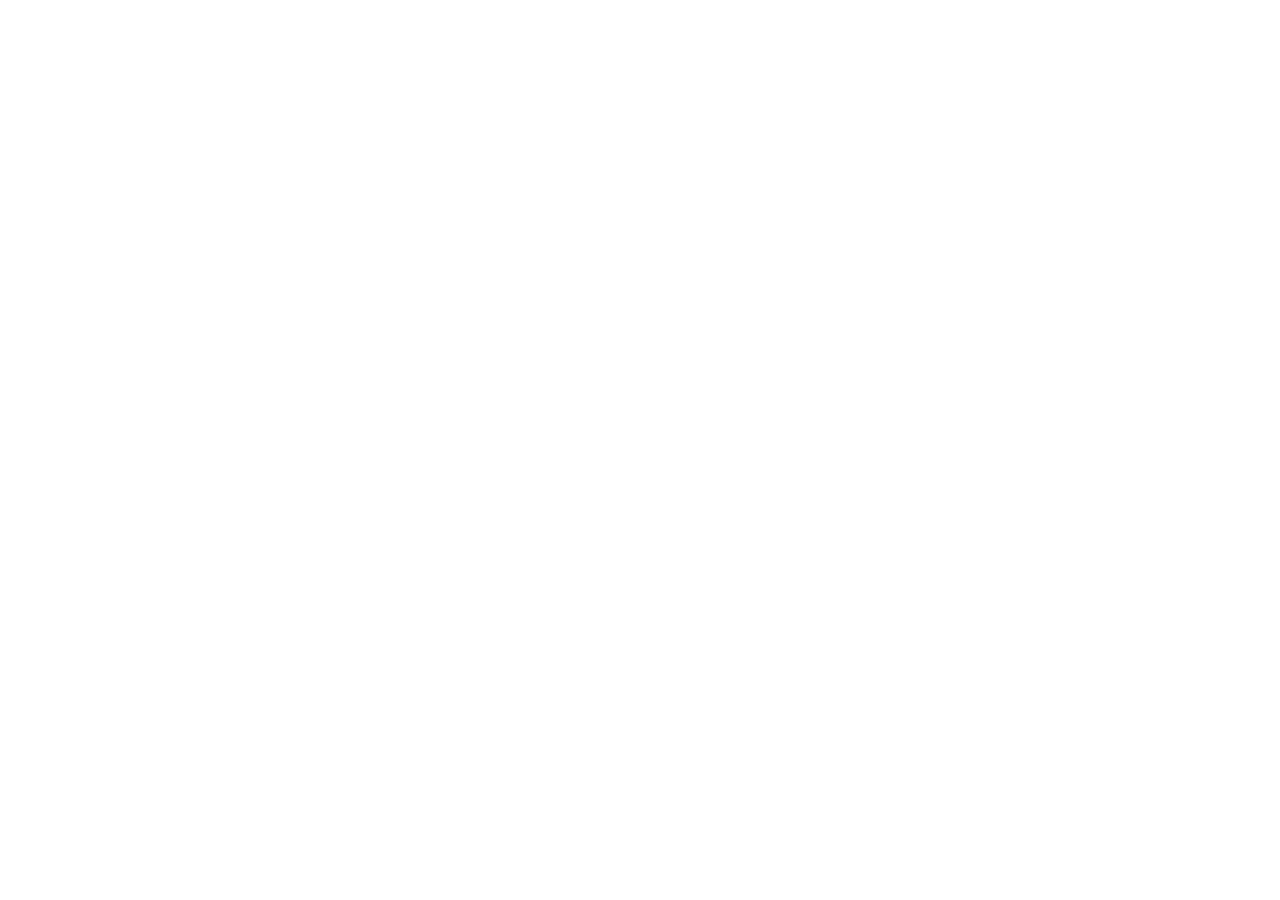
==== Select_page.html @ d3d702ef "select page added" ====
<!DOCTYPE html>
<html lang="en">
<head>
    <meta charset="UTF-8">
    <meta name="viewport" content="width=device-width, initial-scale=1.0">
    <title>Select Page</title>
</head>
<body>
    
</body>
</html>
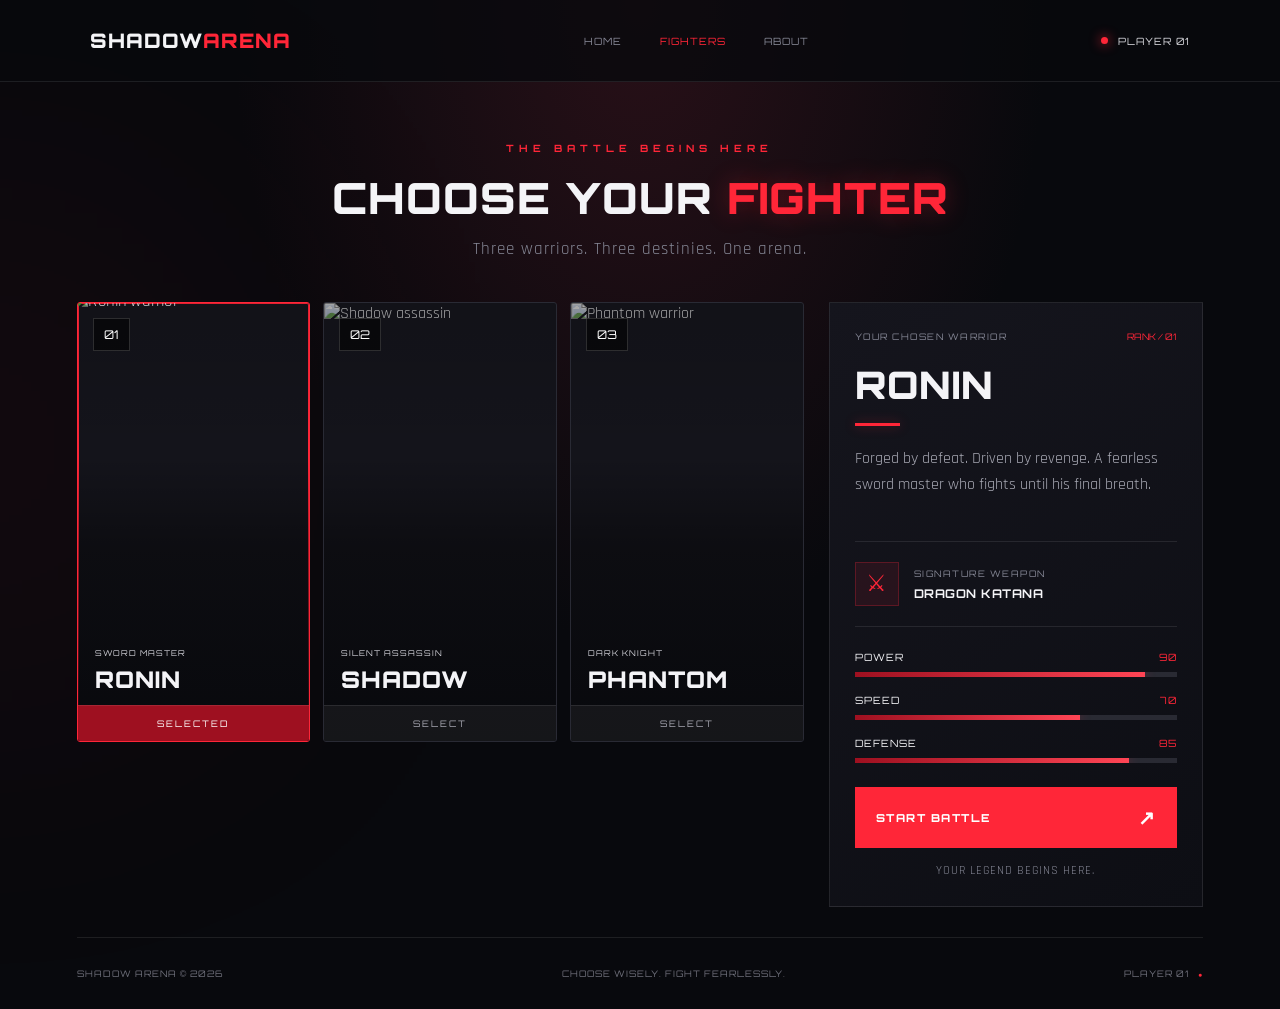
==== commit 0347392b: "new page under work ..." ====
--- a/Select_page.html
+++ b/Select_page.html
@@ -3,9 +3,200 @@
 <head>
     <meta charset="UTF-8">
     <meta name="viewport" content="width=device-width, initial-scale=1.0">
-    <title>Select Page</title>
+
+    <title>Shadow Arena | Choose Your Fighter</title>
+
+    <link rel="stylesheet" href="css/select.css">
+    <script src="js/select.js" defer></script>
 </head>
+
 <body>
-    
+
+    <div class="background-glow"></div>
+
+    <header class="navbar">
+        <a href="#" class="logo">
+            SHADOW<span>ARENA</span>
+        </a>
+
+        <nav class="nav-links">
+            <a href="#">HOME</a>
+            <a href="#" class="active">FIGHTERS</a>
+            <a href="#">ABOUT</a>
+        </nav>
+
+        <div class="player-tag">
+            <span class="online-dot"></span>
+            PLAYER 01
+        </div>
+    </header>
+
+    <main class="container">
+
+        <section class="intro">
+            <p class="eyebrow">THE BATTLE BEGINS HERE</p>
+
+            <h1>CHOOSE YOUR <span>FIGHTER</span></h1>
+
+            <p class="intro-text">
+                Three warriors. Three destinies. One arena.
+            </p>
+        </section>
+
+        <section class="selection-layout">
+
+            <div class="character-grid">
+
+                <button class="character-card selected"
+                        type="button"
+                        data-character="ronin">
+
+                    <span class="fighter-number">01</span>
+
+                    <img src="assets/warrior.png" alt="Ronin warrior">
+
+                    <div class="card-gradient"></div>
+
+                    <div class="card-info">
+                        <p>SWORD MASTER</p>
+                        <h2>RONIN</h2>
+                    </div>
+
+                    <span class="select-label">SELECTED</span>
+                </button>
+
+
+                <button class="character-card"
+                        type="button"
+                        data-character="shadow">
+
+                    <span class="fighter-number">02</span>
+
+                    <img src="assets/shadow.png" alt="Shadow assassin">
+
+                    <div class="card-gradient"></div>
+
+                    <div class="card-info">
+                        <p>SILENT ASSASSIN</p>
+                        <h2>SHADOW</h2>
+                    </div>
+
+                    <span class="select-label">SELECT</span>
+                </button>
+
+
+                <button class="character-card"
+                        type="button"
+                        data-character="phantom">
+
+                    <span class="fighter-number">03</span>
+
+                    <img src="assets/phantom.png" alt="Phantom warrior">
+
+                    <div class="card-gradient"></div>
+
+                    <div class="card-info">
+                        <p>DARK KNIGHT</p>
+                        <h2>PHANTOM</h2>
+                    </div>
+
+                    <span class="select-label">SELECT</span>
+                </button>
+
+            </div>
+
+
+            <aside class="fighter-panel">
+
+                <div class="panel-top">
+                    <span class="panel-label">YOUR CHOSEN WARRIOR</span>
+                    <span class="rank">RANK / 01</span>
+                </div>
+
+                <h2 id="characterName">RONIN</h2>
+
+                <div class="title-line"></div>
+
+                <p id="characterDescription" class="description">
+                    Forged by defeat. Driven by revenge.
+                    A fearless sword master who fights until
+                    his final breath.
+                </p>
+
+                <div class="weapon-info">
+                    <div class="weapon-icon">⚔</div>
+
+                    <div>
+                        <p class="panel-label">SIGNATURE WEAPON</p>
+                        <h3 id="weaponName">DRAGON KATANA</h3>
+                    </div>
+                </div>
+
+
+                <div class="stats">
+
+                    <div class="stat">
+                        <div class="stat-heading">
+                            <span>POWER</span>
+                            <span id="powerValue">90</span>
+                        </div>
+
+                        <div class="stat-track">
+                            <div class="stat-fill power-fill"
+                                 style="width: 90%"></div>
+                        </div>
+                    </div>
+
+
+                    <div class="stat">
+                        <div class="stat-heading">
+                            <span>SPEED</span>
+                            <span id="speedValue">70</span>
+                        </div>
+
+                        <div class="stat-track">
+                            <div class="stat-fill speed-fill"
+                                 style="width: 70%"></div>
+                        </div>
+                    </div>
+
+
+                    <div class="stat">
+                        <div class="stat-heading">
+                            <span>DEFENSE</span>
+                            <span id="defenseValue">85</span>
+                        </div>
+
+                        <div class="stat-track">
+                            <div class="stat-fill defense-fill"
+                                 style="width: 85%"></div>
+                        </div>
+                    </div>
+
+                </div>
+
+
+                <button id="Start" class="start-button" type="button">
+                    <span>START BATTLE</span>
+                    <span class="button-arrow">↗</span>
+                </button>
+
+                <p id="Msg" class="message" aria-live="polite">
+                    YOUR LEGEND BEGINS HERE.
+                </p>
+
+            </aside>
+
+        </section>
+
+
+        <footer class="footer">
+            <span>SHADOW ARENA © 2026</span>
+            <span>CHOOSE WISELY. FIGHT FEARLESSLY.</span>
+            <span>PLAYER 01 <span class="footer-dot">●</span></span>
+        </footer>
+
+    </main>
+
 </body>
 </html>
--- a/css/select.css
+++ b/css/select.css
@@ -0,0 +1,564 @@
+@import url('https://fonts.googleapis.com/css2?family=Orbitron:wght@400;500;600;700;800;900&family=Rajdhani:wght@400;500;600;700&display=swap');
+
+:root {
+    --background: #08090d;
+    --panel: #11131a;
+    --red: #ff2638;
+    --red-dark: #9e1020;
+    --white: #f4f4f7;
+    --muted: #858795;
+    --border: rgba(255, 255, 255, 0.09);
+}
+
+* {
+    margin: 0;
+    padding: 0;
+    box-sizing: border-box;
+}
+
+body {
+    min-height: 100vh;
+    background:
+        radial-gradient(ellipse at 50% 0%, #291018 0%, transparent 45%),
+        var(--background);
+    color: var(--white);
+    font-family: 'Rajdhani', sans-serif;
+    overflow-x: hidden;
+}
+
+button,
+a {
+    font: inherit;
+}
+
+a {
+    color: inherit;
+    text-decoration: none;
+}
+
+button {
+    color: inherit;
+}
+
+.background-glow {
+    position: fixed;
+    width: 350px;
+    height: 350px;
+    top: 30%;
+    left: -200px;
+    background: var(--red);
+    filter: blur(180px);
+    opacity: 0.12;
+    pointer-events: none;
+    z-index: -1;
+}
+
+/* NAVIGATION */
+
+.navbar {
+    height: 82px;
+    padding: 0 7%;
+    display: flex;
+    align-items: center;
+    justify-content: space-between;
+    border-bottom: 1px solid var(--border);
+    background: rgba(8, 9, 13, 0.8);
+}
+
+.logo {
+    font-family: 'Orbitron', sans-serif;
+    font-size: 20px;
+    font-weight: 900;
+    letter-spacing: 1px;
+}
+
+.logo span {
+    color: var(--red);
+}
+
+.nav-links {
+    display: flex;
+    gap: 38px;
+}
+
+.nav-links a {
+    font-family: 'Orbitron', sans-serif;
+    font-size: 10px;
+    letter-spacing: 1px;
+    color: var(--muted);
+    transition: color 0.25s ease;
+}
+
+.nav-links a:hover,
+.nav-links a.active {
+    color: var(--red);
+}
+
+.player-tag {
+    display: flex;
+    align-items: center;
+    gap: 10px;
+    font-family: 'Orbitron', sans-serif;
+    font-size: 10px;
+    letter-spacing: 1px;
+    color: #d6d6dc;
+}
+
+.online-dot,
+.footer-dot {
+    color: var(--red);
+}
+
+.online-dot {
+    width: 7px;
+    height: 7px;
+    border-radius: 50%;
+    background: var(--red);
+    box-shadow: 0 0 12px var(--red);
+}
+
+/* MAIN LAYOUT */
+
+.container {
+    width: min(1200px, 88%);
+    margin: auto;
+}
+
+.intro {
+    text-align: center;
+    padding: 60px 0 42px;
+}
+
+.eyebrow {
+    color: var(--red);
+    font-family: 'Orbitron', sans-serif;
+    font-size: 10px;
+    font-weight: 700;
+    letter-spacing: 5px;
+    margin-bottom: 17px;
+}
+
+.intro h1 {
+    font-family: 'Orbitron', sans-serif;
+    font-size: clamp(27px, 4vw, 43px);
+    font-weight: 900;
+    letter-spacing: 1px;
+}
+
+.intro h1 span {
+    color: var(--red);
+    text-shadow: 0 0 25px rgba(255, 38, 56, 0.3);
+}
+
+.intro-text {
+    color: var(--muted);
+    font-size: 17px;
+    margin-top: 14px;
+    letter-spacing: 1px;
+}
+
+/* CHARACTER CARDS */
+
+.selection-layout {
+    display: grid;
+    grid-template-columns: minmax(0, 1.65fr) minmax(280px, 0.85fr);
+    gap: 25px;
+    align-items: stretch;
+}
+
+.character-grid {
+    display: grid;
+    grid-template-columns: repeat(3, minmax(0, 1fr));
+    gap: 13px;
+}
+
+.character-card {
+    position: relative;
+    height: 440px;
+    min-width: 0;
+    overflow: hidden;
+    text-align: left;
+    cursor: pointer;
+    background: #14141b;
+    border: 1px solid #292a34;
+    border-radius: 3px;
+    transition:
+        border-color 0.3s ease,
+        transform 0.3s ease,
+        box-shadow 0.3s ease;
+}
+
+.character-card:hover {
+    transform: translateY(-7px);
+    border-color: rgba(255, 38, 56, 0.7);
+    box-shadow: 0 12px 35px rgba(0, 0, 0, 0.35);
+}
+
+.character-card.selected {
+    border-color: var(--red);
+    box-shadow: inset 0 0 0 1px var(--red);
+}
+
+.character-card img {
+    width: 100%;
+    height: 100%;
+    object-fit: cover;
+    object-position: center top;
+    display: block;
+    filter: grayscale(35%) brightness(0.75);
+    transition:
+        transform 0.6s ease,
+        filter 0.4s ease;
+}
+
+.character-card:hover img,
+.character-card.selected img {
+    transform: scale(1.06);
+    filter: grayscale(0%) brightness(0.95);
+}
+
+.fighter-number {
+    position: absolute;
+    z-index: 2;
+    top: 15px;
+    left: 15px;
+    font-family: 'Orbitron', sans-serif;
+    font-size: 12px;
+    color: #ffffff;
+    background: rgba(0, 0, 0, 0.55);
+    padding: 8px 10px;
+    border: 1px solid rgba(255, 255, 255, 0.15);
+}
+
+.card-gradient {
+    position: absolute;
+    inset: 0;
+    background: linear-gradient(
+        to bottom,
+        rgba(0, 0, 0, 0.12) 0%,
+        transparent 35%,
+        rgba(0, 0, 0, 0.35) 55%,
+        #08090d 100%
+    );
+    pointer-events: none;
+}
+
+.card-info {
+    position: absolute;
+    bottom: 47px;
+    left: 17px;
+    z-index: 2;
+}
+
+.card-info p {
+    font-family: 'Orbitron', sans-serif;
+    font-size: 8px;
+    color: #d2d2d9;
+    letter-spacing: 1px;
+    margin-bottom: 7px;
+}
+
+.card-info h2 {
+    font-family: 'Orbitron', sans-serif;
+    font-size: clamp(17px, 2vw, 23px);
+    font-weight: 900;
+    letter-spacing: 1px;
+}
+
+.select-label {
+    position: absolute;
+    z-index: 3;
+    bottom: 0;
+    left: 0;
+    width: 100%;
+    padding: 12px 5px;
+    text-align: center;
+    background: rgba(255, 255, 255, 0.05);
+    border-top: 1px solid var(--border);
+    font-family: 'Orbitron', sans-serif;
+    font-size: 9px;
+    letter-spacing: 2px;
+    color: #aaaab5;
+}
+
+.character-card.selected .select-label {
+    color: white;
+    background: var(--red-dark);
+}
+
+/* FIGHTER DETAILS */
+
+.fighter-panel {
+    padding: 28px 25px;
+    background: linear-gradient(145deg, #15151d, #0d0e14);
+    border: 1px solid var(--border);
+    display: flex;
+    flex-direction: column;
+}
+
+.panel-top {
+    display: flex;
+    align-items: center;
+    justify-content: space-between;
+    gap: 10px;
+}
+
+.panel-label {
+    color: var(--muted);
+    font-family: 'Orbitron', sans-serif;
+    font-size: 9px;
+    letter-spacing: 1.5px;
+}
+
+.rank {
+    font-family: 'Orbitron', sans-serif;
+    font-size: 9px;
+    color: var(--red);
+}
+
+.fighter-panel > h2 {
+    margin-top: 19px;
+    font-family: 'Orbitron', sans-serif;
+    font-size: clamp(27px, 3vw, 38px);
+    font-weight: 900;
+    letter-spacing: 1px;
+}
+
+.title-line {
+    height: 3px;
+    width: 45px;
+    background: var(--red);
+    margin: 15px 0 20px;
+    box-shadow: 0 0 12px rgba(255, 38, 56, 0.35);
+}
+
+.description {
+    color: #a7a8b3;
+    font-size: 16px;
+    line-height: 1.65;
+    min-height: 80px;
+}
+
+/* WEAPON */
+
+.weapon-info {
+    display: flex;
+    align-items: center;
+    gap: 15px;
+    padding: 20px 0;
+    margin-top: 15px;
+    border-top: 1px solid var(--border);
+    border-bottom: 1px solid var(--border);
+}
+
+.weapon-icon {
+    width: 44px;
+    height: 44px;
+    display: grid;
+    place-items: center;
+    background: rgba(255, 38, 56, 0.09);
+    border: 1px solid rgba(255, 38, 56, 0.25);
+    color: var(--red);
+    font-size: 23px;
+}
+
+.weapon-info h3 {
+    margin-top: 7px;
+    font-family: 'Orbitron', sans-serif;
+    font-size: 12px;
+    letter-spacing: 0.5px;
+}
+
+/* STATS */
+
+.stats {
+    display: flex;
+    flex-direction: column;
+    gap: 17px;
+    padding: 24px 0;
+}
+
+.stat-heading {
+    display: flex;
+    justify-content: space-between;
+    font-family: 'Orbitron', sans-serif;
+    font-size: 10px;
+    letter-spacing: 1px;
+    margin-bottom: 9px;
+}
+
+.stat-heading span:last-child {
+    color: var(--red);
+}
+
+.stat-track {
+    width: 100%;
+    height: 5px;
+    background: #292a33;
+    overflow: hidden;
+}
+
+.stat-fill {
+    height: 100%;
+    background: linear-gradient(90deg, var(--red-dark), #ff4555);
+    box-shadow: 0 0 12px rgba(255, 38, 56, 0.4);
+    transition: width 0.4s ease;
+}
+
+/* START BATTLE */
+
+.start-button {
+    display: flex;
+    align-items: center;
+    justify-content: space-between;
+    width: 100%;
+    padding: 17px 20px;
+    border: 1px solid var(--red);
+    background: var(--red);
+    color: white;
+    font-family: 'Orbitron', sans-serif;
+    font-size: 11px;
+    font-weight: 800;
+    letter-spacing: 1.5px;
+    cursor: pointer;
+    transition:
+        background 0.25s ease,
+        box-shadow 0.25s ease,
+        transform 0.25s ease;
+}
+
+.start-button:hover {
+    background: #d8192b;
+    box-shadow: 0 0 25px rgba(255, 38, 56, 0.3);
+    transform: translateY(-2px);
+}
+
+.button-arrow {
+    font-size: 20px;
+}
+
+.message {
+    text-align: center;
+    color: var(--muted);
+    font-size: 12px;
+    letter-spacing: 1px;
+    margin-top: 15px;
+}
+
+/* FOOTER */
+
+.footer {
+    display: flex;
+    justify-content: space-between;
+    gap: 15px;
+    padding: 30px 0;
+    margin-top: 30px;
+    border-top: 1px solid var(--border);
+    color: #6f707b;
+    font-family: 'Orbitron', sans-serif;
+    font-size: 9px;
+    letter-spacing: 1px;
+}
+
+.footer-dot {
+    font-size: 7px;
+    margin-left: 5px;
+}
+
+/* RESPONSIVE DESIGN */
+
+@media (max-width: 950px) {
+    .selection-layout {
+        grid-template-columns: 1fr;
+    }
+
+    .character-card {
+        height: 390px;
+    }
+
+    .fighter-panel {
+        padding: 28px;
+    }
+
+    .description {
+        min-height: auto;
+    }
+}
+
+@media (max-width: 600px) {
+    .navbar {
+        height: auto;
+        min-height: 75px;
+        padding: 18px 5%;
+        flex-wrap: wrap;
+        gap: 18px;
+    }
+
+    .logo {
+        font-size: 16px;
+    }
+
+    .nav-links {
+        order: 3;
+        width: 100%;
+        justify-content: center;
+        gap: 28px;
+    }
+
+    .player-tag {
+        font-size: 9px;
+    }
+
+    .container {
+        width: 92%;
+    }
+
+    .intro {
+        padding: 45px 0 30px;
+    }
+
+    .intro h1 {
+        font-size: 27px;
+    }
+
+    .intro-text {
+        font-size: 15px;
+    }
+
+    .eyebrow {
+        font-size: 9px;
+        letter-spacing: 3px;
+    }
+
+    .character-grid {
+        grid-template-columns: 1fr;
+    }
+
+    .character-card {
+        height: 360px;
+    }
+
+    .card-info h2 {
+        font-size: 25px;
+    }
+
+    .fighter-panel {
+        padding: 22px 18px;
+    }
+
+    .footer {
+        flex-direction: column;
+        text-align: center;
+        line-height: 1.8;
+    }
+}
+
+@media (prefers-reduced-motion: reduce) {
+    *,
+    *::before,
+    *::after {
+        scroll-behavior: auto !important;
+        transition-duration: 0.01ms !important;
+        animation-duration: 0.01ms !important;
+    }
+}
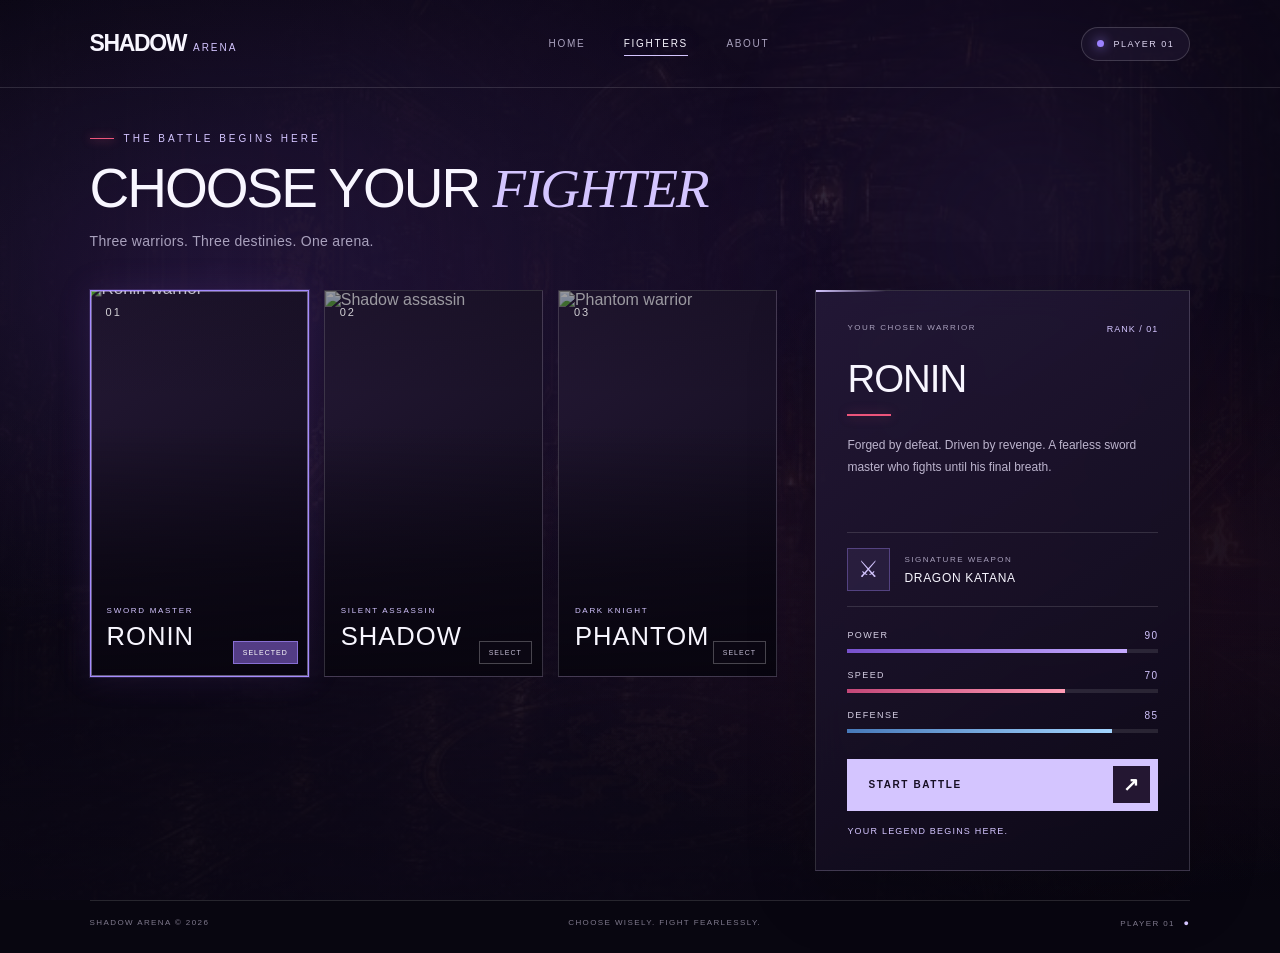
==== commit 9e3369a5: "updated ..." ====
--- a/Select_page.html
+++ b/Select_page.html
@@ -4,6 +4,7 @@
     <meta charset="UTF-8">
     <meta name="viewport" content="width=device-width, initial-scale=1.0">
 
+
     <title>Shadow Arena | Choose Your Fighter</title>
 
     <link rel="stylesheet" href="css/select.css">
@@ -189,7 +190,6 @@
 
         </section>
 
-
         <footer class="footer">
             <span>SHADOW ARENA © 2026</span>
             <span>CHOOSE WISELY. FIGHT FEARLESSLY.</span>
--- a/css/select.css
+++ b/css/select.css
@@ -1,14 +1,9 @@
-@import url('https://fonts.googleapis.com/css2?family=Orbitron:wght@400;500;600;700;800;900&family=Rajdhani:wght@400;500;600;700&display=swap');
-
-:root {
-    --background: #08090d;
-    --panel: #11131a;
-    --red: #ff2638;
-    --red-dark: #9e1020;
-    --white: #f4f4f7;
-    --muted: #858795;
-    --border: rgba(255, 255, 255, 0.09);
-}
+/* =========================================
+   SHADOW ARENA — FIGHTER SELECTION
+   Dark fantasy / cinematic interface
+========================================= */
+
+/* ===== RESET ===== */
 
 * {
     margin: 0;
@@ -16,14 +11,28 @@
     box-sizing: border-box;
 }
 
+:root {
+    --bg: #080610;
+    --panel: rgba(22, 15, 36, 0.88);
+    --purple: #a58bff;
+    --purple-light: #d4c5ff;
+    --crimson: #ed557b;
+    --white: #f8f6ff;
+    --muted: #a9a1bd;
+    --grid: rgba(255, 255, 255, 0.13);
+    --glass: rgba(31, 22, 49, 0.65);
+}
+
+html {
+    scroll-behavior: smooth;
+}
+
 body {
     min-height: 100vh;
-    background:
-        radial-gradient(ellipse at 50% 0%, #291018 0%, transparent 45%),
-        var(--background);
+    overflow-x: hidden;
+    background: var(--bg);
     color: var(--white);
-    font-family: 'Rajdhani', sans-serif;
-    overflow-x: hidden;
+    font-family: "Inter Tight", sans-serif;
 }
 
 button,
@@ -31,534 +40,967 @@
     font: inherit;
 }
 
+button {
+    color: inherit;
+}
+
 a {
     color: inherit;
     text-decoration: none;
 }
 
-button {
-    color: inherit;
+/* ===== BACKGROUND ATMOSPHERE ===== */
+
+body::before {
+    content: "";
+    position: fixed;
+    inset: 0;
+    z-index: -3;
+    background:
+        linear-gradient(
+            115deg,
+            rgba(8, 6, 16, 0.96),
+            rgba(20, 11, 36, 0.87),
+            rgba(8, 6, 16, 0.97)
+        ),
+        url("../assets/arena_bg.jpg") center / cover no-repeat;
+}
+
+body::after {
+    content: "";
+    position: fixed;
+    inset: 0;
+    z-index: -2;
+    pointer-events: none;
+    background:
+        radial-gradient(
+            ellipse at 17% 30%,
+            rgba(113, 67, 184, 0.2),
+            transparent 42%
+        ),
+        radial-gradient(
+            ellipse at 83% 65%,
+            rgba(132, 43, 92, 0.15),
+            transparent 38%
+        ),
+        linear-gradient(
+            0deg,
+            rgba(8, 6, 16, 0.6),
+            transparent 55%
+        );
 }
 
 .background-glow {
     position: fixed;
-    width: 350px;
-    height: 350px;
-    top: 30%;
-    left: -200px;
-    background: var(--red);
-    filter: blur(180px);
-    opacity: 0.12;
+    top: 10%;
+    right: 8%;
+    z-index: -1;
+    width: 300px;
+    height: 300px;
+    border-radius: 50%;
+    background: rgba(129, 82, 201, 0.12);
+    filter: blur(100px);
     pointer-events: none;
-    z-index: -1;
-}
-
-/* NAVIGATION */
+}
+
+/* ===== SUBTLE EDITORIAL GRID ===== */
+
+body {
+    background-image:
+        linear-gradient(
+            90deg,
+            transparent calc(8% - 0.5px),
+            var(--grid) 8%,
+            transparent calc(8% + 0.5px)
+        ),
+        linear-gradient(
+            90deg,
+            transparent calc(92% - 0.5px),
+            var(--grid) 92%,
+            transparent calc(92% + 0.5px)
+        );
+    background-attachment: fixed;
+}
+
+/* ===== NAVIGATION ===== */
 
 .navbar {
-    height: 82px;
+    position: relative;
+    z-index: 5;
+    width: 100%;
+    min-height: 88px;
     padding: 0 7%;
     display: flex;
     align-items: center;
     justify-content: space-between;
-    border-bottom: 1px solid var(--border);
-    background: rgba(8, 9, 13, 0.8);
+    gap: 25px;
+    border-bottom: 1px solid var(--grid);
+    animation: dropIn 0.8s both;
 }
 
 .logo {
-    font-family: 'Orbitron', sans-serif;
-    font-size: 20px;
-    font-weight: 900;
-    letter-spacing: 1px;
+    display: flex;
+    align-items: baseline;
+    gap: 7px;
+    flex-shrink: 0;
+    font-size: 23px;
+    font-weight: 700;
+    letter-spacing: -1.4px;
 }
 
 .logo span {
-    color: var(--red);
+    color: var(--purple-light);
+    font-size: 10px;
+    font-weight: 400;
+    letter-spacing: 2px;
 }
 
 .nav-links {
     display: flex;
-    gap: 38px;
+    align-items: center;
+    gap: clamp(20px, 3vw, 42px);
 }
 
 .nav-links a {
-    font-family: 'Orbitron', sans-serif;
+    position: relative;
+    padding: 10px 0;
+    color: var(--muted);
     font-size: 10px;
-    letter-spacing: 1px;
-    color: var(--muted);
+    font-weight: 500;
+    letter-spacing: 1.7px;
     transition: color 0.25s ease;
+}
+
+.nav-links a::after {
+    content: "";
+    position: absolute;
+    left: 0;
+    bottom: 3px;
+    width: 0;
+    height: 1px;
+    background: var(--purple-light);
+    transition: width 0.3s ease;
 }
 
 .nav-links a:hover,
 .nav-links a.active {
-    color: var(--red);
+    color: var(--white);
+}
+
+.nav-links a.active {
+    text-shadow: 0 0 18px rgba(165, 139, 255, 0.35);
+}
+
+.nav-links a.active::after,
+.nav-links a:hover::after {
+    width: 100%;
 }
 
 .player-tag {
     display: flex;
     align-items: center;
     gap: 10px;
-    font-family: 'Orbitron', sans-serif;
-    font-size: 10px;
-    letter-spacing: 1px;
-    color: #d6d6dc;
-}
-
-.online-dot,
-.footer-dot {
-    color: var(--red);
+    padding: 11px 15px;
+    border: 1px solid rgba(255, 255, 255, 0.17);
+    border-radius: 30px;
+    background: var(--glass);
+    color: #ded6f1;
+    font-size: 9px;
+    letter-spacing: 1.5px;
+    white-space: nowrap;
 }
 
 .online-dot {
     width: 7px;
     height: 7px;
     border-radius: 50%;
-    background: var(--red);
-    box-shadow: 0 0 12px var(--red);
-}
-
-/* MAIN LAYOUT */
+    background: #9c82ff;
+    box-shadow: 0 0 12px #9c82ff;
+}
+
+/* ===== MAIN CONTAINER ===== */
 
 .container {
-    width: min(1200px, 88%);
-    margin: auto;
-}
+    position: relative;
+    width: min(1180px, 86%);
+    margin: 0 auto;
+    padding: 45px 0 25px;
+}
+
+/* ===== PAGE INTRO ===== */
 
 .intro {
-    text-align: center;
-    padding: 60px 0 42px;
+    margin-bottom: 36px;
+    animation: riseIn 0.8s 0.15s both;
 }
 
 .eyebrow {
-    color: var(--red);
-    font-family: 'Orbitron', sans-serif;
+    display: flex;
+    align-items: center;
+    gap: 10px;
+    margin-bottom: 15px;
+    color: var(--purple-light);
     font-size: 10px;
-    font-weight: 700;
-    letter-spacing: 5px;
-    margin-bottom: 17px;
+    font-weight: 500;
+    letter-spacing: 3px;
+}
+
+.eyebrow::before {
+    content: "";
+    width: 24px;
+    height: 1px;
+    background: var(--crimson);
+    box-shadow: 0 0 10px var(--crimson);
 }
 
 .intro h1 {
-    font-family: 'Orbitron', sans-serif;
-    font-size: clamp(27px, 4vw, 43px);
-    font-weight: 900;
-    letter-spacing: 1px;
+    font-size: clamp(32px, 4.3vw, 55px);
+    font-weight: 300;
+    line-height: 1.08;
+    letter-spacing: -2px;
 }
 
 .intro h1 span {
-    color: var(--red);
-    text-shadow: 0 0 25px rgba(255, 38, 56, 0.3);
+    color: var(--purple-light);
+    font-family: "Playfair Display", serif;
+    font-weight: 400;
+    font-style: italic;
 }
 
 .intro-text {
+    margin-top: 12px;
     color: var(--muted);
-    font-size: 17px;
-    margin-top: 14px;
-    letter-spacing: 1px;
-}
-
-/* CHARACTER CARDS */
+    font-size: 14px;
+    font-weight: 300;
+    letter-spacing: 0.3px;
+    line-height: 1.7;
+}
+
+/* ===== MAIN SELECTION LAYOUT ===== */
 
 .selection-layout {
     display: grid;
-    grid-template-columns: minmax(0, 1.65fr) minmax(280px, 0.85fr);
-    gap: 25px;
+    grid-template-columns: minmax(0, 1.65fr) minmax(280px, 0.9fr);
     align-items: stretch;
-}
+    gap: clamp(22px, 3vw, 40px);
+}
+
+/* ===== CHARACTER GRID ===== */
 
 .character-grid {
     display: grid;
     grid-template-columns: repeat(3, minmax(0, 1fr));
-    gap: 13px;
+    align-items: stretch;
+    gap: 15px;
+    min-width: 0;
 }
 
 .character-card {
     position: relative;
-    height: 440px;
     min-width: 0;
+    min-height: 340px;
+    height: clamp(340px, 43vh, 440px);
     overflow: hidden;
+    padding: 0;
+    border: 1px solid rgba(255, 255, 255, 0.15);
+    background:
+        linear-gradient(145deg, #251936, #0d0917);
     text-align: left;
     cursor: pointer;
-    background: #14141b;
-    border: 1px solid #292a34;
-    border-radius: 3px;
+    isolation: isolate;
+    transform: translateY(0);
     transition:
-        border-color 0.3s ease,
-        transform 0.3s ease,
-        box-shadow 0.3s ease;
+        border-color 0.35s ease,
+        transform 0.35s ease,
+        box-shadow 0.35s ease;
+    animation: cardReveal 0.8s both;
+}
+
+.character-card:nth-child(1) {
+    animation-delay: 0.25s;
+}
+
+.character-card:nth-child(2) {
+    animation-delay: 0.4s;
+}
+
+.character-card:nth-child(3) {
+    animation-delay: 0.55s;
 }
 
 .character-card:hover {
+    z-index: 2;
+    border-color: rgba(198, 177, 255, 0.8);
     transform: translateY(-7px);
-    border-color: rgba(255, 38, 56, 0.7);
-    box-shadow: 0 12px 35px rgba(0, 0, 0, 0.35);
+    box-shadow: 0 18px 45px rgba(0, 0, 0, 0.35);
 }
 
 .character-card.selected {
-    border-color: var(--red);
-    box-shadow: inset 0 0 0 1px var(--red);
+    border-color: var(--purple);
+    box-shadow:
+        0 0 0 1px rgba(165, 139, 255, 0.17),
+        0 0 32px rgba(126, 83, 197, 0.15);
+}
+
+.character-card.selected::before {
+    content: "";
+    position: absolute;
+    inset: 0;
+    z-index: 3;
+    border: 1px solid rgba(212, 197, 255, 0.45);
+    pointer-events: none;
 }
 
 .character-card img {
+    position: absolute;
+    inset: 0;
+    z-index: -2;
     width: 100%;
     height: 100%;
     object-fit: cover;
     object-position: center top;
-    display: block;
-    filter: grayscale(35%) brightness(0.75);
+    filter: brightness(0.8) saturate(0.85);
     transition:
-        transform 0.6s ease,
-        filter 0.4s ease;
+        transform 0.7s cubic-bezier(0.2, 0.7, 0.3, 1),
+        filter 0.5s ease;
 }
 
 .character-card:hover img,
 .character-card.selected img {
     transform: scale(1.06);
-    filter: grayscale(0%) brightness(0.95);
-}
+    filter: brightness(1) saturate(1.05);
+}
+
+/* Top-left fighter number */
 
 .fighter-number {
     position: absolute;
-    z-index: 2;
     top: 15px;
     left: 15px;
-    font-family: 'Orbitron', sans-serif;
-    font-size: 12px;
-    color: #ffffff;
-    background: rgba(0, 0, 0, 0.55);
-    padding: 8px 10px;
-    border: 1px solid rgba(255, 255, 255, 0.15);
-}
+    z-index: 2;
+    color: rgba(255, 255, 255, 0.8);
+    font-size: 11px;
+    letter-spacing: 2px;
+}
+
+/* Bottom image gradient */
 
 .card-gradient {
     position: absolute;
     inset: 0;
-    background: linear-gradient(
-        to bottom,
-        rgba(0, 0, 0, 0.12) 0%,
-        transparent 35%,
-        rgba(0, 0, 0, 0.35) 55%,
-        #08090d 100%
-    );
+    z-index: -1;
+    background:
+        linear-gradient(
+            0deg,
+            rgba(8, 5, 15, 0.98) 0%,
+            rgba(8, 5, 15, 0.7) 27%,
+            transparent 65%
+        ),
+        linear-gradient(
+            180deg,
+            rgba(8, 5, 15, 0.25),
+            transparent 28%
+        );
     pointer-events: none;
 }
 
 .card-info {
     position: absolute;
-    bottom: 47px;
-    left: 17px;
+    left: 16px;
+    right: 10px;
+    bottom: 25px;
     z-index: 2;
 }
 
 .card-info p {
-    font-family: 'Orbitron', sans-serif;
+    margin-bottom: 7px;
+    color: var(--purple-light);
     font-size: 8px;
-    color: #d2d2d9;
+    font-weight: 500;
+    letter-spacing: 1.7px;
+}
+
+.card-info h2 {
+    font-size: clamp(19px, 2vw, 28px);
+    font-weight: 500;
     letter-spacing: 1px;
-    margin-bottom: 7px;
-}
-
-.card-info h2 {
-    font-family: 'Orbitron', sans-serif;
-    font-size: clamp(17px, 2vw, 23px);
-    font-weight: 900;
-    letter-spacing: 1px;
-}
+    overflow-wrap: anywhere;
+}
+
+/* Selection badge */
 
 .select-label {
     position: absolute;
+    right: 10px;
+    bottom: 12px;
     z-index: 3;
-    bottom: 0;
+    padding: 7px 9px;
+    border: 1px solid rgba(255, 255, 255, 0.25);
+    background: rgba(12, 8, 20, 0.78);
+    color: #c5bdd5;
+    font-size: 7px;
+    letter-spacing: 1px;
+    transition:
+        background 0.3s ease,
+        color 0.3s ease,
+        border-color 0.3s ease;
+}
+
+.character-card.selected .select-label {
+    border-color: rgba(165, 139, 255, 0.65);
+    background: rgba(108, 79, 173, 0.75);
+    color: white;
+}
+
+/* ===== FIGHTER INFORMATION PANEL ===== */
+
+.fighter-panel {
+    position: relative;
+    min-width: 0;
+    padding: clamp(20px, 2.5vw, 31px);
+    border: 1px solid rgba(255, 255, 255, 0.15);
+    background:
+        linear-gradient(
+            145deg,
+            rgba(37, 26, 58, 0.83),
+            rgba(13, 9, 23, 0.95)
+        );
+    backdrop-filter: blur(15px);
+    box-shadow: 0 20px 65px rgba(0, 0, 0, 0.18);
+    animation: panelReveal 0.9s 0.45s both;
+}
+
+.fighter-panel::before {
+    content: "";
+    position: absolute;
+    top: -1px;
     left: 0;
-    width: 100%;
-    padding: 12px 5px;
-    text-align: center;
-    background: rgba(255, 255, 255, 0.05);
-    border-top: 1px solid var(--border);
-    font-family: 'Orbitron', sans-serif;
-    font-size: 9px;
-    letter-spacing: 2px;
-    color: #aaaab5;
-}
-
-.character-card.selected .select-label {
-    color: white;
-    background: var(--red-dark);
-}
-
-/* FIGHTER DETAILS */
-
-.fighter-panel {
-    padding: 28px 25px;
-    background: linear-gradient(145deg, #15151d, #0d0e14);
-    border: 1px solid var(--border);
-    display: flex;
-    flex-direction: column;
+    width: 70px;
+    height: 2px;
+    background: linear-gradient(
+        90deg,
+        var(--purple-light),
+        transparent
+    );
 }
 
 .panel-top {
     display: flex;
+    justify-content: space-between;
     align-items: center;
-    justify-content: space-between;
+    flex-wrap: wrap;
     gap: 10px;
+    margin-bottom: 22px;
 }
 
 .panel-label {
     color: var(--muted);
-    font-family: 'Orbitron', sans-serif;
+    font-size: 8px;
+    font-weight: 500;
+    letter-spacing: 1.5px;
+    line-height: 1.6;
+}
+
+.rank {
+    color: var(--purple-light);
     font-size: 9px;
-    letter-spacing: 1.5px;
-}
-
-.rank {
-    font-family: 'Orbitron', sans-serif;
-    font-size: 9px;
-    color: var(--red);
+    letter-spacing: 1px;
 }
 
 .fighter-panel > h2 {
-    margin-top: 19px;
-    font-family: 'Orbitron', sans-serif;
-    font-size: clamp(27px, 3vw, 38px);
-    font-weight: 900;
-    letter-spacing: 1px;
+    font-size: clamp(28px, 3vw, 40px);
+    font-weight: 500;
+    letter-spacing: -1px;
+    overflow-wrap: anywhere;
 }
 
 .title-line {
-    height: 3px;
-    width: 45px;
-    background: var(--red);
-    margin: 15px 0 20px;
-    box-shadow: 0 0 12px rgba(255, 38, 56, 0.35);
+    width: 44px;
+    height: 2px;
+    margin: 13px 0 18px;
+    background: var(--crimson);
+    box-shadow: 0 0 12px rgba(237, 85, 123, 0.35);
 }
 
 .description {
-    color: #a7a8b3;
-    font-size: 16px;
-    line-height: 1.65;
-    min-height: 80px;
-}
-
-/* WEAPON */
+    min-height: 75px;
+    color: #bdb5ce;
+    font-size: 12px;
+    font-weight: 300;
+    line-height: 1.85;
+}
+
+/* ===== WEAPON INFORMATION ===== */
 
 .weapon-info {
     display: flex;
     align-items: center;
-    gap: 15px;
-    padding: 20px 0;
-    margin-top: 15px;
-    border-top: 1px solid var(--border);
-    border-bottom: 1px solid var(--border);
+    gap: 14px;
+    margin: 23px 0;
+    padding: 15px 0;
+    border-top: 1px solid var(--grid);
+    border-bottom: 1px solid var(--grid);
 }
 
 .weapon-icon {
-    width: 44px;
-    height: 44px;
+    width: 43px;
+    height: 43px;
+    flex-shrink: 0;
     display: grid;
     place-items: center;
-    background: rgba(255, 38, 56, 0.09);
-    border: 1px solid rgba(255, 38, 56, 0.25);
-    color: var(--red);
+    border: 1px solid rgba(165, 139, 255, 0.35);
+    background: rgba(165, 139, 255, 0.09);
+    color: var(--purple-light);
     font-size: 23px;
 }
 
 .weapon-info h3 {
-    margin-top: 7px;
-    font-family: 'Orbitron', sans-serif;
+    margin-top: 5px;
     font-size: 12px;
-    letter-spacing: 0.5px;
-}
-
-/* STATS */
+    font-weight: 500;
+    letter-spacing: 0.7px;
+    overflow-wrap: anywhere;
+}
+
+/* ===== STATS ===== */
 
 .stats {
     display: flex;
     flex-direction: column;
     gap: 17px;
-    padding: 24px 0;
 }
 
 .stat-heading {
     display: flex;
     justify-content: space-between;
-    font-family: 'Orbitron', sans-serif;
+    align-items: center;
+    margin-bottom: 8px;
+    color: #d5cee3;
+    font-size: 9px;
+    font-weight: 500;
+    letter-spacing: 1.4px;
+}
+
+.stat-heading span:last-child {
+    color: var(--purple-light);
     font-size: 10px;
-    letter-spacing: 1px;
-    margin-bottom: 9px;
-}
-
-.stat-heading span:last-child {
-    color: var(--red);
 }
 
 .stat-track {
     width: 100%;
-    height: 5px;
-    background: #292a33;
+    height: 4px;
     overflow: hidden;
+    background: rgba(255, 255, 255, 0.1);
 }
 
 .stat-fill {
     height: 100%;
-    background: linear-gradient(90deg, var(--red-dark), #ff4555);
-    box-shadow: 0 0 12px rgba(255, 38, 56, 0.4);
-    transition: width 0.4s ease;
-}
-
-/* START BATTLE */
+    transform-origin: left;
+    transition: width 0.55s cubic-bezier(0.2, 0.7, 0.3, 1);
+}
+
+.power-fill {
+    background: linear-gradient(90deg, #7751cc, #c5aaff);
+}
+
+.speed-fill {
+    background: linear-gradient(90deg, #c34778, #ff9bb5);
+}
+
+.defense-fill {
+    background: linear-gradient(90deg, #4779b9, #a3d5ff);
+}
+
+/* ===== START BATTLE BUTTON ===== */
 
 .start-button {
+    width: 100%;
+    min-height: 52px;
+    margin-top: 26px;
+    padding: 6px 7px 6px 20px;
+    display: flex;
+    justify-content: space-between;
+    align-items: center;
+    gap: 12px;
+    border: 1px solid var(--purple-light);
+    background: var(--purple-light);
+    color: #160e24;
+    font-size: 10px;
+    font-weight: 700;
+    letter-spacing: 1.6px;
+    cursor: pointer;
+    transition:
+        background 0.3s ease,
+        box-shadow 0.3s ease,
+        transform 0.3s ease;
+}
+
+.start-button:hover {
+    background: white;
+    box-shadow: 0 0 30px rgba(165, 139, 255, 0.25);
+    transform: translateY(-2px);
+}
+
+.start-button:active {
+    transform: scale(0.98);
+}
+
+.button-arrow {
+    width: 37px;
+    height: 37px;
+    flex-shrink: 0;
+    display: grid;
+    place-items: center;
+    background: #241732;
+    color: white;
+    font-size: 19px;
+    transition: transform 0.3s ease;
+}
+
+.start-button:hover .button-arrow {
+    transform: rotate(45deg);
+}
+
+.message {
+    min-height: 15px;
+    margin-top: 13px;
+    color: var(--purple-light);
+    font-size: 9px;
+    letter-spacing: 1.2px;
+    line-height: 1.6;
+}
+
+/* ===== FOOTER ===== */
+
+.footer {
     display: flex;
     align-items: center;
     justify-content: space-between;
-    width: 100%;
-    padding: 17px 20px;
-    border: 1px solid var(--red);
-    background: var(--red);
-    color: white;
-    font-family: 'Orbitron', sans-serif;
-    font-size: 11px;
-    font-weight: 800;
-    letter-spacing: 1.5px;
-    cursor: pointer;
-    transition:
-        background 0.25s ease,
-        box-shadow 0.25s ease,
-        transform 0.25s ease;
-}
-
-.start-button:hover {
-    background: #d8192b;
-    box-shadow: 0 0 25px rgba(255, 38, 56, 0.3);
-    transform: translateY(-2px);
-}
-
-.button-arrow {
-    font-size: 20px;
-}
-
-.message {
-    text-align: center;
-    color: var(--muted);
-    font-size: 12px;
-    letter-spacing: 1px;
-    margin-top: 15px;
-}
-
-/* FOOTER */
-
-.footer {
-    display: flex;
-    justify-content: space-between;
     gap: 15px;
-    padding: 30px 0;
-    margin-top: 30px;
-    border-top: 1px solid var(--border);
-    color: #6f707b;
-    font-family: 'Orbitron', sans-serif;
+    margin-top: 29px;
+    padding-top: 17px;
+    border-top: 1px solid var(--grid);
+    color: rgba(220, 211, 238, 0.56);
+    font-size: 8px;
+    letter-spacing: 1.4px;
+    animation: riseIn 0.8s 0.65s both;
+}
+
+.footer-dot {
+    margin-left: 5px;
+    color: var(--purple-light);
     font-size: 9px;
-    letter-spacing: 1px;
-}
-
-.footer-dot {
-    font-size: 7px;
-    margin-left: 5px;
-}
-
-/* RESPONSIVE DESIGN */
-
-@media (max-width: 950px) {
+}
+
+/* ===== KEYBOARD ACCESSIBILITY ===== */
+
+.character-card:focus-visible,
+.start-button:focus-visible,
+.nav-links a:focus-visible,
+.logo:focus-visible {
+    outline: 2px solid var(--purple-light);
+    outline-offset: 4px;
+}
+
+/* ===== ANIMATIONS ===== */
+
+@keyframes dropIn {
+    from {
+        opacity: 0;
+        transform: translateY(-18px);
+    }
+
+    to {
+        opacity: 1;
+        transform: translateY(0);
+    }
+}
+
+@keyframes riseIn {
+    from {
+        opacity: 0;
+        transform: translateY(22px);
+    }
+
+    to {
+        opacity: 1;
+        transform: translateY(0);
+    }
+}
+
+@keyframes cardReveal {
+    from {
+        opacity: 0;
+        transform: translateY(24px);
+    }
+
+    to {
+        opacity: 1;
+        transform: translateY(0);
+    }
+}
+
+@keyframes panelReveal {
+    from {
+        opacity: 0;
+        transform: translateX(18px);
+    }
+
+    to {
+        opacity: 1;
+        transform: translateX(0);
+    }
+}
+
+/* ===== TABLET LAYOUT ===== */
+
+@media (max-width: 1000px) {
+    .navbar {
+        padding: 0 5%;
+    }
+
+    .container {
+        width: 90%;
+        padding-top: 35px;
+    }
+
+    .selection-layout {
+        grid-template-columns: minmax(0, 1.4fr) minmax(260px, 0.9fr);
+        gap: 20px;
+    }
+
+    .character-grid {
+        gap: 10px;
+    }
+
+    .character-card {
+        min-height: 310px;
+        height: 39vh;
+    }
+
+    .card-info {
+        left: 10px;
+        bottom: 30px;
+    }
+
+    .card-info h2 {
+        font-size: 19px;
+    }
+
+    .select-label {
+        right: 7px;
+        bottom: 8px;
+        padding: 6px;
+        font-size: 6px;
+    }
+
+    .fighter-panel {
+        padding: 22px;
+    }
+}
+
+/* ===== MOBILE NAVIGATION ===== */
+
+@media (max-width: 700px) {
+    body {
+        background-image: none;
+    }
+
+    .navbar {
+        min-height: 72px;
+        padding: 0 6%;
+        gap: 10px;
+    }
+
+    .logo {
+        font-size: 20px;
+    }
+
+    .logo span {
+        font-size: 8px;
+    }
+
+    .nav-links {
+        gap: 14px;
+    }
+
+    .nav-links a {
+        font-size: 8px;
+        letter-spacing: 0.8px;
+    }
+
+    .player-tag {
+        padding: 9px;
+        font-size: 8px;
+        letter-spacing: 0.6px;
+    }
+
+    .container {
+        width: 88%;
+        padding-top: 30px;
+    }
+
+    .intro {
+        margin-bottom: 27px;
+    }
+
+    .intro h1 {
+        font-size: clamp(29px, 6vw, 42px);
+    }
+
     .selection-layout {
         grid-template-columns: 1fr;
+        gap: 22px;
     }
 
     .character-card {
-        height: 390px;
+        height: clamp(300px, 62vw, 400px);
+    }
+
+    .character-card img {
+        object-position: center 25%;
+    }
+
+    .card-info h2 {
+        font-size: clamp(19px, 4vw, 26px);
     }
 
     .fighter-panel {
-        padding: 28px;
+        padding: 25px;
+    }
+
+    .fighter-panel > h2 {
+        font-size: 36px;
     }
 
     .description {
         min-height: auto;
     }
-}
-
-@media (max-width: 600px) {
+
+    .footer {
+        flex-wrap: wrap;
+        line-height: 1.7;
+    }
+}
+
+/* ===== SMALL PHONES ===== */
+
+@media (max-width: 480px) {
     .navbar {
-        height: auto;
-        min-height: 75px;
-        padding: 18px 5%;
-        flex-wrap: wrap;
-        gap: 18px;
-    }
-
-    .logo {
-        font-size: 16px;
+        min-height: 68px;
     }
 
     .nav-links {
-        order: 3;
-        width: 100%;
-        justify-content: center;
-        gap: 28px;
+        gap: 10px;
+    }
+
+    .nav-links a {
+        font-size: 7px;
+        letter-spacing: 0.5px;
     }
 
     .player-tag {
+        gap: 6px;
+        padding: 7px;
+        font-size: 7px;
+    }
+
+    .online-dot {
+        width: 5px;
+        height: 5px;
+    }
+
+    .container {
+        width: 90%;
+        padding-top: 27px;
+    }
+
+    .eyebrow {
+        font-size: 8px;
+        letter-spacing: 2px;
+    }
+
+    .intro h1 {
+        font-size: 29px;
+        letter-spacing: -1px;
+    }
+
+    .intro-text {
+        font-size: 12px;
+    }
+
+    .character-grid {
+        gap: 8px;
+    }
+
+    .character-card {
+        min-height: 235px;
+        height: 64vw;
+        max-height: 310px;
+    }
+
+    .fighter-number {
+        top: 10px;
+        left: 8px;
         font-size: 9px;
     }
 
-    .container {
-        width: 92%;
-    }
-
-    .intro {
-        padding: 45px 0 30px;
-    }
-
-    .intro h1 {
-        font-size: 27px;
-    }
-
-    .intro-text {
-        font-size: 15px;
-    }
-
-    .eyebrow {
-        font-size: 9px;
-        letter-spacing: 3px;
-    }
-
-    .character-grid {
-        grid-template-columns: 1fr;
-    }
-
-    .character-card {
-        height: 360px;
+    .card-info {
+        left: 8px;
+        right: 5px;
+        bottom: 26px;
+    }
+
+    .card-info p {
+        font-size: 6px;
+        letter-spacing: 0.6px;
+        line-height: 1.5;
     }
 
     .card-info h2 {
-        font-size: 25px;
+        font-size: clamp(13px, 4vw, 19px);
+        letter-spacing: 0;
+    }
+
+    .select-label {
+        right: 5px;
+        bottom: 6px;
+        padding: 5px 4px;
+        font-size: 5px;
+        letter-spacing: 0.4px;
     }
 
     .fighter-panel {
-        padding: 22px 18px;
+        padding: 20px;
+    }
+
+    .panel-label {
+        font-size: 7px;
+    }
+
+    .fighter-panel > h2 {
+        font-size: 32px;
+    }
+
+    .weapon-info {
+        margin: 18px 0;
     }
 
     .footer {
-        flex-direction: column;
-        text-align: center;
-        line-height: 1.8;
-    }
-}
+        gap: 9px;
+        font-size: 7px;
+        letter-spacing: 0.7px;
+    }
+}
+
+/* ===== REDUCED MOTION ===== */
 
 @media (prefers-reduced-motion: reduce) {
     *,
     *::before,
     *::after {
+        animation: none !important;
+        transition: none !important;
         scroll-behavior: auto !important;
-        transition-duration: 0.01ms !important;
-        animation-duration: 0.01ms !important;
-    }
-}+    }
+}
